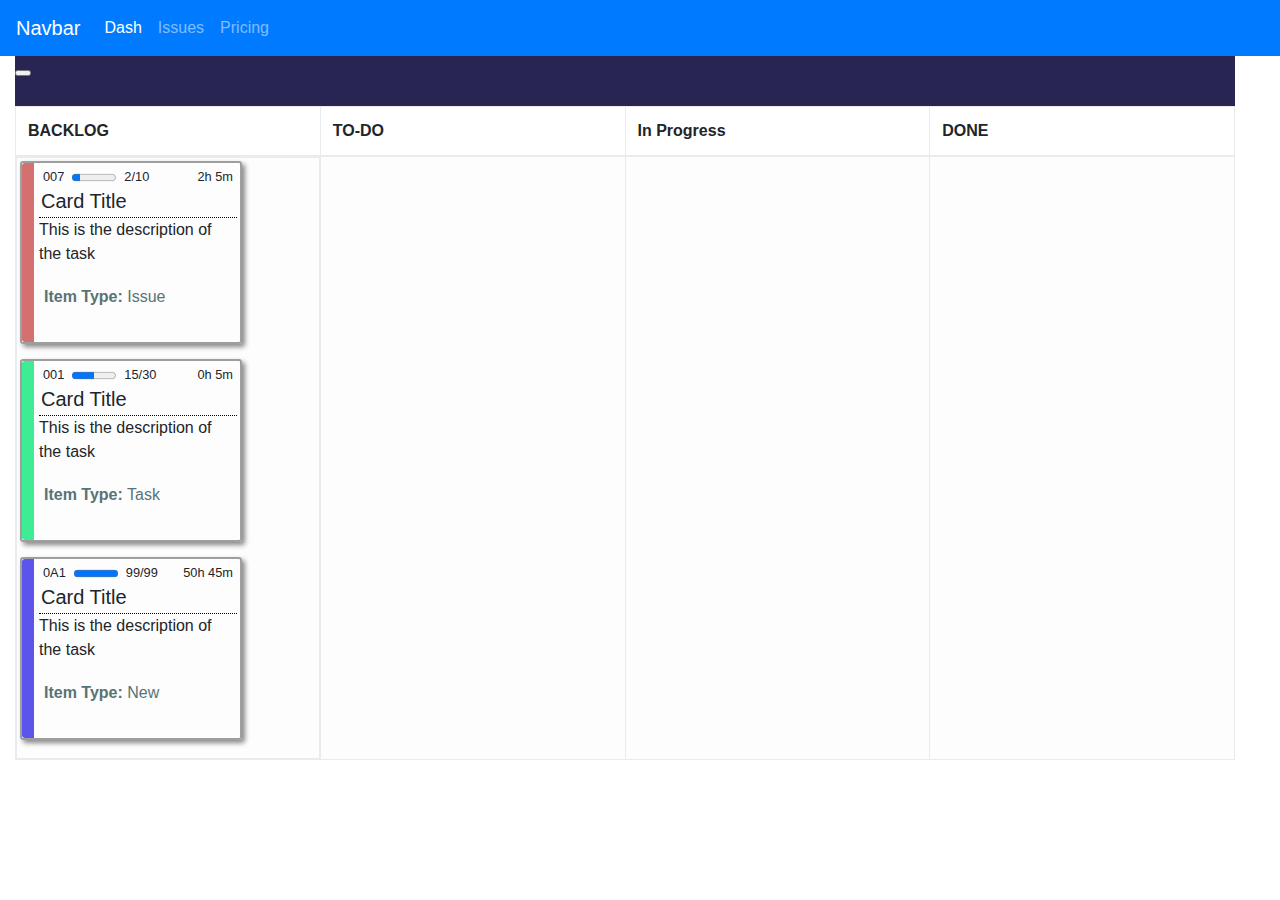
==== index.html @ 3c982afc "Some UI card design" ====
<!DOCTYPE html>
<html lang="en">

<head>
	<meta charset="UTF-8">
	<meta name="viewport" content="width=device-width, initial-scale=1.0">
	<meta http-equiv="X-UA-Compatible" content="ie=edge">
	<title>Task Manager</title>
	<link rel="stylesheet" href="https://opensource.keycdn.com/fontawesome/4.7.0/font-awesome.min.css" integrity="sha384-dNpIIXE8U05kAbPhy3G1cz+yZmTzA6CY8Vg/u2L9xRnHjJiAK76m2BIEaSEV+/aU"
	    crossorigin="anonymous">
	<link rel="stylesheet" href="vendor/bootstrap/css/bootstrap.min.css">
	<link rel="stylesheet" href="css/custom.css">
</head>

<body>
	<nav class="navbar navbar-expand-lg sticky-top navbar-dark bg-primary">
		<a class="navbar-brand" href="#">Navbar</a>
		<button class="navbar-toggler" type="button" data-toggle="collapse" data-target="#navbarNav" aria-controls="navbarNav" aria-expanded="false" aria-label="Toggle navigation">
		<span class="navbar-toggler-icon"></span>
		</button>
		<div class="collapse navbar-collapse" id="navbarNav">
			<ul class="navbar-nav">
				<li class="nav-item active">
					<a class="nav-link" href="#">Dash <span class="sr-only">(current)</span></a>
				</li>
				<li class="nav-item">
					<a class="nav-link" href="#">Issues</a>
				</li>
				<li class="nav-item">
					<a class="nav-link" href="#">Pricing</a>
				</li>
			</ul>
		</div>
	</nav>
	<div class="container-fluid">
		<div id="board" class="row board">
			<div class="col-xs-12 col-sm-12 col-md-12 col-lg-12">
				<div class="board-menu">
					<button class=""><span class="fa fa-refresh"></span></button>
				</div>
				<table class="table table-responsive table-bordered">
					<thead>
						<tr>
							<th>BACKLOG</th>
							<th>TO-DO</th>
							<th>In Progress</th>
							<th>DONE</th>
						</tr>
					</thead>
					<tbody class="table-body">
						<tr class="table-light">
							<td class="board-column d-flex flex-row flex-wrap" id="backlog">
								<div class="board-card" id="7">
									<div class="board-card-color-code card-issue">
									</div>
									<div class="board-card-section">
										<div class="board-card-header d-flex justify-content-start flex-nowrap">
											<div class="p-1"><span><i class="fa fa-id-card-o" aria-hidden="true"></i> 007</span></div>
											<div class="p-1">
												<progress value="20" max="100"></progress>
											</div>
											<div class="p-1 progress-value">2/10</div>
											<div class="ml-auto p-1">2h 5m</div>
										</div>
										<div class="board-card-title">
											<h5>Card Title</h5>
										</div>
										<div class="board-card-body">
											<p class="board-card-description">This is the description of the task</p>
											<p class="board-card-item-type">Item Type:<span class="normal"> Issue</span></p>
										</div>
										<div class="board-card-footer-parent">
											<div class="board-card-footer d-flex flex-row-reverse" style="float:right;">
												<span><i class="fa fa-clock-o p-2"></i></span>
												<span><i class="fa fa-calendar p-2"></i></span>
												<span><i class="fa fa-exclamation-triangle p-2"></i></span>
												<span><i class="fa fa-arrow-circle-up p-2"></i></span>
											</div>
											<div class="board-card-footer d-flex flex-row-reverse" style="float:left;">
												<span><i class="fa fa-github p-2 flex-left"></i></span>
											</div>
										</div>
									</div>
								</div>
								<!--------------------- CARD ---------------------------------->
								<div class="board-card" id="10">
									<div class="board-card-color-code card-task">
									</div>
									<div class="board-card-section">
										<div class="board-card-header d-flex justify-content-start flex-nowrap">
											<div class="p-1 flex-no-margin"><span><i class="fa fa-id-card-o" aria-hidden="true"></i> 001</span></div>
											<div class="p-1">
												<progress value="50" max="100"></progress>
											</div>
											<div class="p-1 flex-no-margin">15/30</div>
											<div class="ml-auto p-1">0h 5m</div>
										</div>
										<div class="board-card-title">
											<h5>Card Title</h5>
										</div>
										<div class="board-card-body">
											<p class="board-card-description">This is the description of the task</p>
											<p class="board-card-item-type">Item Type:<span class="normal"> Task</span></p>
										</div>
										<div class="board-card-footer-parent">
											<div class="board-card-footer d-flex flex-row-reverse" style="float:right;">
												<span><i class="fa fa-clock-o p-2"></i></span>
												<span><i class="fa fa-calendar p-2"></i></span>
												<span><i class="fa fa-exclamation-triangle p-2"></i></span>
												<span><i class="fa fa-arrow-circle-up p-2"></i></span>
											</div>
											<div class="board-card-footer d-flex flex-row-reverse" style="float:left;">
												<span><i class="fa fa-github p-2 flex-left"></i></span>
											</div>
										</div>
									</div>
								</div>
								<!--------------------- CARD ---------------------------------->
								<div class="board-card" id="13">
									<div class="board-card-color-code card-new">
									</div>
									<div class="board-card-section">
										<div class="board-card-header d-flex justify-content-start flex-nowrap">
											<div class="p-1"><span><i class="fa fa-id-card-o" aria-hidden="true"></i> 0A1</span></div>
											<div class="p-1">
												<progress value="100" max="100"></progress>
											</div>
											<div class="p-1 progress-value">99/99</div>
											<div class="ml-auto p-1">50h 45m</div>
										</div>
										<div class="board-card-title">
											<h5>Card Title</h5>
										</div>
										<div class="board-card-body">
											<p class="board-card-description">This is the description of the task</p>
											<p class="board-card-item-type">Item Type:<span class="normal"> New</span></p>
										</div>
										<div class="board-card-footer-parent">
											<div class="board-card-footer d-flex flex-row-reverse" style="float:right;">
												<span><i class="fa fa-clock-o p-2"></i></span>
												<span><i class="fa fa-calendar p-2"></i></span>
												<span><i class="fa fa-exclamation-triangle p-2"></i></span>
												<span><i class="fa fa-arrow-circle-up p-2"></i></span>
											</div>
											<div class="board-card-footer d-flex flex-row-reverse" style="float:left;">
												<span><i class="fa fa-github p-2 flex-left"></i></span>
											</div>
										</div>
									</div>
								</div>
							</td>
							<td id="todo"></td>
							<td id="inprogress"></td>
							<td id="done"></td>
						</tr>
					</tbody>
				</table>
			</div>
		</div>
	</div>
	<!-- Scripts  -->
	<script src="https://code.jquery.com/jquery-3.2.1.slim.min.js" integrity="sha384-KJ3o2DKtIkvYIK3UENzmM7KCkRr/rE9/Qpg6aAZGJwFDMVNA/GpGFF93hXpG5KkN" crossorigin="anonymous"></script>
	<script src="https://cdnjs.cloudflare.com/ajax/libs/popper.js/1.11.0/umd/popper.min.js" integrity="sha384-b/U6ypiBEHpOf/4+1nzFpr53nxSS+GLCkfwBdFNTxtclqqenISfwAzpKaMNFNmj4"
	    crossorigin="anonymous"></script>
	<script src="https://maxcdn.bootstrapcdn.com/bootstrap/4.0.0-beta/js/bootstrap.min.js" integrity="sha384-h0AbiXch4ZDo7tp9hKZ4TsHbi047NrKGLO3SEJAg45jXxnGIfYzk4Si90RDIqNm1"
	    crossorigin="anonymous"></script>
</body>

</html>

<!--
	<div class="form-check" style="display:hidden;">
												<label class="form-check-label">
													<input class="form-check-input" type="checkbox" value="">
													Task1
												</label>
												<br>
												<label class="form-check-label">
													<input class="form-check-input" type="checkbox" value="">
													Task2
												</label>
											</div>-->
---- css/custom.css ----
.board {
	max-width: 100%;
}

.board-menu {
	background-color: #282553;
	height: 50px;
}

.board-card {
	max-width: 222px;
	min-height: 150px;
	border: 0.18em solid #9E9E9E;
	border-radius: 3px 3px 3px 3px;
	-moz-border-radius: 3px 3px 3px 3px;
	-webkit-border-radius: 3px 3px 3px 3px;
	padding: 0px;
	margin-bottom: 15px;
	box-shadow: 3px 3px 5px #888888;
	display: flex;
	margin-right: 9px;
}

.board-card-color-code {
	margin: 0px;
	margin-right: 5px;
	padding: 0px;
	width: 12px;
	height: auto;
	border: 2px black;
	border-radius: 3px 0px 0px 3px;
	-moz-border-radius: 3px 0px 0px 3px;
	-webkit-border-radius: 3px 0px 0px 3px;
}

.card-issue {
	background-color: #D47070;
}

.card-task {
	background-color: #3DEC95;
}

.card-new {
	background-color: #5D55EB;
}

.board-card-section {
	flex: 1;
	width: auto;
	min-width: 155px;
	margin-right: 3px;
}

.board-card-header {
	font-size: 0.8em;
	height: 5px;
	margin-bottom: 0px;
}

.board-card-header progress {
	height: 15px;
	margin-top: 3px;
	width: 44px;
}

.board-card-title {
	margin-top: 20px;
	padding: 2px;
	border-bottom: thin dotted black;
	height: 30px;
}

.board-card-body {
	margin-top: 0px;
	height: auto;
	min-height: 100px;
}

.board-card-description {
	height: auto;
	margin-bottom: auto;
	min-height: 70px;
}

.board-card-item-type {
	position: relative;
	margin-left: 5px;
	font-weight: bold;
	color: #577474;
	top: auto;
	bottom: 3px;
}

.board-card-item-type .normal {
	font-weight: normal;
}

.board-card-footer-parent {
	position: relative;
	top: auto;
	bottom: 0px;
	margin-bottom: 0px;
	padding: 0px;
}

.board-card .form-check {
	border-radius: 5px 5px 5px 5px;
	-moz-border-radius: 5px 5px 5px 5px;
	-webkit-border-radius: 5px 5px 5px 5px;
	border: 1px solid #424242;
	margin: 7px;
	padding-left: 5px;
}

.table {
	table-layout: fixed;
}

.table tr td {
	padding: 3px;
}

.fa {
	color: black;
}

.flex-left {
	-webkit-align-self: flex-start;
	align-self: flex-start;
}
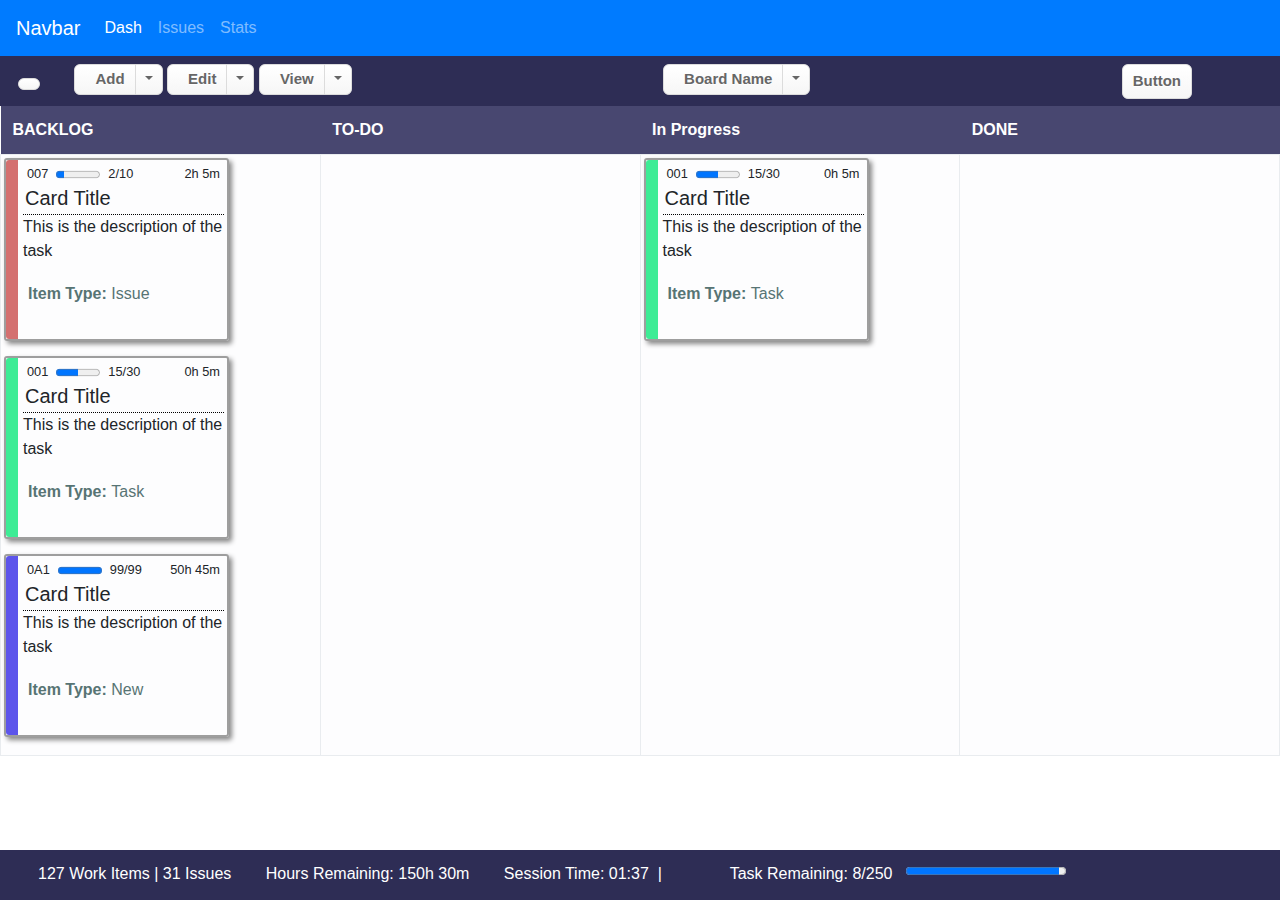
==== commit dc8c8e30: "Board menu work and footer" ====
--- a/index.html
+++ b/index.html
@@ -16,46 +16,121 @@
 	<nav class="navbar navbar-expand-lg sticky-top navbar-dark bg-primary">
 		<a class="navbar-brand" href="#">Navbar</a>
 		<button class="navbar-toggler" type="button" data-toggle="collapse" data-target="#navbarNav" aria-controls="navbarNav" aria-expanded="false" aria-label="Toggle navigation">
-		<span class="navbar-toggler-icon"></span>
+			<span class="navbar-toggler-icon"></span>
 		</button>
 		<div class="collapse navbar-collapse" id="navbarNav">
 			<ul class="navbar-nav">
 				<li class="nav-item active">
-					<a class="nav-link" href="#">Dash <span class="sr-only">(current)</span></a>
+					<a class="nav-link" href="#">Dash
+						<span class="sr-only">(current)</span>
+					</a>
 				</li>
 				<li class="nav-item">
 					<a class="nav-link" href="#">Issues</a>
 				</li>
 				<li class="nav-item">
-					<a class="nav-link" href="#">Pricing</a>
+					<a class="nav-link" href="#">Stats</a>
 				</li>
 			</ul>
 		</div>
 	</nav>
-	<div class="container-fluid">
-		<div id="board" class="row board">
-			<div class="col-xs-12 col-sm-12 col-md-12 col-lg-12">
-				<div class="board-menu">
-					<button class=""><span class="fa fa-refresh"></span></button>
+	<div id="board" class="row board">
+		<div class="col-xs-12 col-sm-12 col-md-12 col-lg-12">
+			<div class="board-menu">
+				<div class="d-flex justify-content-between">
+					<div class="p-2">
+						<button class="myButton margin-right" id="refreshMenuButton">
+							<span class="fa fa-refresh"></span>
+						</button>
+						<div class="btn-group" id="addMenuButton">
+							<button type="button" class="btn myButton">
+								<span class="fa fa-plus button-icon"></span>Add</button>
+							<button type="button" class="btn myButton dropdown-toggle dropdown-toggle-split" data-toggle="dropdown" aria-haspopup="true" aria-expanded="false">
+								<span class="sr-only">Toggle Dropdown</span>
+							</button>
+							<div class="dropdown-menu">
+								<a class="dropdown-item" href="#">Action</a>
+								<a class="dropdown-item" href="#">Another action</a>
+								<a class="dropdown-item" href="#">Something else here</a>
+								<div class="dropdown-divider"></div>
+								<a class="dropdown-item" href="#">Separated link</a>
+							</div>
+						</div>
+						<div class="btn-group" id="editMenuButton">
+							<button type="button" class="btn myButton">
+								<span class="fa fa-pencil button-icon"></span>Edit</button>
+							<button type="button" class="btn myButton dropdown-toggle dropdown-toggle-split" data-toggle="dropdown" aria-haspopup="true" aria-expanded="false">
+								<span class="sr-only">Toggle Dropdown</span>
+							</button>
+							<div class="dropdown-menu">
+								<a class="dropdown-item" href="#">Action</a>
+								<a class="dropdown-item" href="#">Another action</a>
+								<a class="dropdown-item" href="#">Something else here</a>
+								<div class="dropdown-divider"></div>
+								<a class="dropdown-item" href="#">Separated link</a>
+							</div>
+						</div>
+						<div class="btn-group" id="viewMenuButton">
+							<button type="button" class="btn myButton">
+								<span class="fa fa-eye button-icon"></span>View</button>
+							<button type="button" class="btn myButton dropdown-toggle dropdown-toggle-split" data-toggle="dropdown" aria-haspopup="true" aria-expanded="false">
+								<span class="sr-only">Toggle Dropdown</span>
+							</button>
+							<div class="dropdown-menu">
+								<a class="dropdown-item" href="#">Action</a>
+								<a class="dropdown-item" href="#">Another action</a>
+								<a class="dropdown-item" href="#">Something else here</a>
+								<div class="dropdown-divider"></div>
+								<a class="dropdown-item" href="#">Separated link</a>
+							</div>
+						</div>
+					</div>
+					<div class="p-2">
+						<div class="btn-group" id="boardMenuButton">
+							<button type="button" class="btn myButton">
+								<span class="fa fa-exchange button-icon"></span>Board Name</button>
+							<button type="button" class="btn myButton dropdown-toggle dropdown-toggle-split" data-toggle="dropdown" aria-haspopup="true" aria-expanded="false">
+								<span class="sr-only">Toggle Dropdown</span>
+							</button>
+							<div class="dropdown-menu">
+								<a class="dropdown-item" href="#">Action</a>
+								<a class="dropdown-item" href="#">Another action</a>
+								<a class="dropdown-item" href="#">Something else here</a>
+								<div class="dropdown-divider"></div>
+								<a class="dropdown-item" href="#">Separated link</a>
+							</div>
+						</div>
+					</div>
+					<div class="p-2">
+						<button class="myButton margin-right" id="refreshMenuButton">
+							Button
+						</button>
+					</div>
 				</div>
-				<table class="table table-responsive table-bordered">
-					<thead>
-						<tr>
-							<th>BACKLOG</th>
-							<th>TO-DO</th>
-							<th>In Progress</th>
-							<th>DONE</th>
-						</tr>
-					</thead>
-					<tbody class="table-body">
-						<tr class="table-light">
-							<td class="board-column d-flex flex-row flex-wrap" id="backlog">
+			</div>
+			<table class="table table-responsive table-bordered">
+				<thead>
+					<tr>
+						<th>BACKLOG</th>
+						<th>TO-DO</th>
+						<th>In Progress</th>
+						<th>DONE</th>
+					</tr>
+				</thead>
+				<tbody class="table-body">
+					<tr class="table-light">
+						<td id="backlog">
+							<div class="board-column d-flex flex-row flex-wrap">
+
 								<div class="board-card" id="7">
 									<div class="board-card-color-code card-issue">
 									</div>
 									<div class="board-card-section">
 										<div class="board-card-header d-flex justify-content-start flex-nowrap">
-											<div class="p-1"><span><i class="fa fa-id-card-o" aria-hidden="true"></i> 007</span></div>
+											<div class="p-1">
+												<span>
+													<i class="fa fa-id-card-o" aria-hidden="true"></i> 007</span>
+											</div>
 											<div class="p-1">
 												<progress value="20" max="100"></progress>
 											</div>
@@ -67,17 +142,29 @@
 										</div>
 										<div class="board-card-body">
 											<p class="board-card-description">This is the description of the task</p>
-											<p class="board-card-item-type">Item Type:<span class="normal"> Issue</span></p>
+											<p class="board-card-item-type">Item Type:
+												<span class="normal"> Issue</span>
+											</p>
 										</div>
 										<div class="board-card-footer-parent">
 											<div class="board-card-footer d-flex flex-row-reverse" style="float:right;">
-												<span><i class="fa fa-clock-o p-2"></i></span>
-												<span><i class="fa fa-calendar p-2"></i></span>
-												<span><i class="fa fa-exclamation-triangle p-2"></i></span>
-												<span><i class="fa fa-arrow-circle-up p-2"></i></span>
+												<span>
+													<i class="fa fa-clock-o p-2"></i>
+												</span>
+												<span>
+													<i class="fa fa-calendar p-2"></i>
+												</span>
+												<span>
+													<i class="fa fa-exclamation-triangle p-2"></i>
+												</span>
+												<span>
+													<i class="fa fa-arrow-circle-up p-2"></i>
+												</span>
 											</div>
 											<div class="board-card-footer d-flex flex-row-reverse" style="float:left;">
-												<span><i class="fa fa-github p-2 flex-left"></i></span>
+												<span>
+													<i class="fa fa-github p-2 flex-left"></i>
+												</span>
 											</div>
 										</div>
 									</div>
@@ -88,7 +175,10 @@
 									</div>
 									<div class="board-card-section">
 										<div class="board-card-header d-flex justify-content-start flex-nowrap">
-											<div class="p-1 flex-no-margin"><span><i class="fa fa-id-card-o" aria-hidden="true"></i> 001</span></div>
+											<div class="p-1 flex-no-margin">
+												<span>
+													<i class="fa fa-id-card-o" aria-hidden="true"></i> 001</span>
+											</div>
 											<div class="p-1">
 												<progress value="50" max="100"></progress>
 											</div>
@@ -100,17 +190,29 @@
 										</div>
 										<div class="board-card-body">
 											<p class="board-card-description">This is the description of the task</p>
-											<p class="board-card-item-type">Item Type:<span class="normal"> Task</span></p>
+											<p class="board-card-item-type">Item Type:
+												<span class="normal"> Task</span>
+											</p>
 										</div>
 										<div class="board-card-footer-parent">
 											<div class="board-card-footer d-flex flex-row-reverse" style="float:right;">
-												<span><i class="fa fa-clock-o p-2"></i></span>
-												<span><i class="fa fa-calendar p-2"></i></span>
-												<span><i class="fa fa-exclamation-triangle p-2"></i></span>
-												<span><i class="fa fa-arrow-circle-up p-2"></i></span>
+												<span>
+													<i class="fa fa-clock-o p-2"></i>
+												</span>
+												<span>
+													<i class="fa fa-calendar p-2"></i>
+												</span>
+												<span>
+													<i class="fa fa-exclamation-triangle p-2"></i>
+												</span>
+												<span>
+													<i class="fa fa-arrow-circle-up p-2"></i>
+												</span>
 											</div>
 											<div class="board-card-footer d-flex flex-row-reverse" style="float:left;">
-												<span><i class="fa fa-github p-2 flex-left"></i></span>
+												<span>
+													<i class="fa fa-github p-2 flex-left"></i>
+												</span>
 											</div>
 										</div>
 									</div>
@@ -121,7 +223,10 @@
 									</div>
 									<div class="board-card-section">
 										<div class="board-card-header d-flex justify-content-start flex-nowrap">
-											<div class="p-1"><span><i class="fa fa-id-card-o" aria-hidden="true"></i> 0A1</span></div>
+											<div class="p-1">
+												<span>
+													<i class="fa fa-id-card-o" aria-hidden="true"></i> 0A1</span>
+											</div>
 											<div class="p-1">
 												<progress value="100" max="100"></progress>
 											</div>
@@ -133,31 +238,127 @@
 										</div>
 										<div class="board-card-body">
 											<p class="board-card-description">This is the description of the task</p>
-											<p class="board-card-item-type">Item Type:<span class="normal"> New</span></p>
+											<p class="board-card-item-type">Item Type:
+												<span class="normal"> New</span>
+											</p>
 										</div>
 										<div class="board-card-footer-parent">
 											<div class="board-card-footer d-flex flex-row-reverse" style="float:right;">
-												<span><i class="fa fa-clock-o p-2"></i></span>
-												<span><i class="fa fa-calendar p-2"></i></span>
-												<span><i class="fa fa-exclamation-triangle p-2"></i></span>
-												<span><i class="fa fa-arrow-circle-up p-2"></i></span>
+												<span>
+													<i class="fa fa-clock-o p-2"></i>
+												</span>
+												<span>
+													<i class="fa fa-calendar p-2"></i>
+												</span>
+												<span>
+													<i class="fa fa-exclamation-triangle p-2"></i>
+												</span>
+												<span>
+													<i class="fa fa-arrow-circle-up p-2"></i>
+												</span>
 											</div>
 											<div class="board-card-footer d-flex flex-row-reverse" style="float:left;">
-												<span><i class="fa fa-github p-2 flex-left"></i></span>
+												<span>
+													<i class="fa fa-github p-2 flex-left"></i>
+												</span>
 											</div>
 										</div>
 									</div>
 								</div>
-							</td>
-							<td id="todo"></td>
-							<td id="inprogress"></td>
-							<td id="done"></td>
-						</tr>
-					</tbody>
-				</table>
+							</div>
+						</td>
+						<td id="todo">
+							<div class="board-column d-flex flex-row flex-wrap"></div>
+						</td>
+						<td id="inprogress">
+							<div class="board-column d-flex flex-row flex-wrap">
+								<!--------------------- CARD ---------------------------------->
+								<div class="board-card" id="10">
+									<div class="board-card-color-code card-task">
+									</div>
+									<div class="board-card-section">
+										<div class="board-card-header d-flex justify-content-start flex-nowrap">
+											<div class="p-1 flex-no-margin">
+												<span>
+													<i class="fa fa-id-card-o" aria-hidden="true"></i> 001</span>
+											</div>
+											<div class="p-1">
+												<progress value="50" max="100"></progress>
+											</div>
+											<div class="p-1 flex-no-margin">15/30</div>
+											<div class="ml-auto p-1">0h 5m</div>
+										</div>
+										<div class="board-card-title">
+											<h5>Card Title</h5>
+										</div>
+										<div class="board-card-body">
+											<p class="board-card-description">This is the description of the task</p>
+											<p class="board-card-item-type">Item Type:
+												<span class="normal"> Task</span>
+											</p>
+										</div>
+										<div class="board-card-footer-parent">
+											<div class="board-card-footer d-flex flex-row-reverse" style="float:right;">
+												<span>
+													<i class="fa fa-clock-o p-2"></i>
+												</span>
+												<span>
+													<i class="fa fa-calendar p-2"></i>
+												</span>
+												<span>
+													<i class="fa fa-exclamation-triangle p-2"></i>
+												</span>
+												<span>
+													<i class="fa fa-arrow-circle-up p-2"></i>
+												</span>
+											</div>
+											<div class="board-card-footer d-flex flex-row-reverse" style="float:left;">
+												<span>
+													<i class="fa fa-github p-2 flex-left"></i>
+												</span>
+											</div>
+										</div>
+									</div>
+								</div>
+								<!--------------------- CARD ---------------------------------->
+							</div>
+						</td>
+						<td id="done">
+							<div class="board-column d-flex flex-row flex-wrap">
+							</div>
+						</td>
+					</tr>
+				</tbody>
+			</table>
+		</div>
+	</div>
+	<!-- ROW End -->
+	<footer class="bottom-Menu">
+		<div class="d-flex justify-content-start">
+			<div class="p-2" id="footer-card-stats">
+				<span>127 Work Items</span>
+				<span class="separator">|</span>
+				<span>31 Issues</span>
+				<span style="margin-right:30px;"></span>
+				<span>Hours Remaining: </span>
+				<span id="time-remaining"> 150h 30m </span>
+				<span style="margin-right:30px;"></span>
+				<span>Session Time: </span>
+				<span id="session-time"> 01:37 </span>
+				<span class="separator">&nbsp;|&nbsp;&nbsp;&nbsp;</span>
+				<span>
+					<i class="fa fa-play footer-button" aria-hidden="true"></i>
+				</span>
+				<span>
+					<i class="fa fa-stop footer-button" aria-hidden="true"></i>
+				</span>
+				<span style="margin-right:30px;"></span>
+				<span>Task Remaining: </span>
+				<span id="tasks-remaining"> 8/250&nbsp;&nbsp;</span>
+				<progress id="tasks-remaining-progress" value="96" max="100"></progress>
 			</div>
 		</div>
-	</div>
+	</footer>
 	<!-- Scripts  -->
 	<script src="https://code.jquery.com/jquery-3.2.1.slim.min.js" integrity="sha384-KJ3o2DKtIkvYIK3UENzmM7KCkRr/rE9/Qpg6aAZGJwFDMVNA/GpGFF93hXpG5KkN" crossorigin="anonymous"></script>
 	<script src="https://cdnjs.cloudflare.com/ajax/libs/popper.js/1.11.0/umd/popper.min.js" integrity="sha384-b/U6ypiBEHpOf/4+1nzFpr53nxSS+GLCkfwBdFNTxtclqqenISfwAzpKaMNFNmj4"
--- a/css/custom.css
+++ b/css/custom.css
@@ -1,14 +1,68 @@
-.board {
-	max-width: 100%;
+body {
+	overflow-x: hidden;
 }
 
 .board-menu {
-	background-color: #282553;
+	background-color: #2e2d55;
 	height: 50px;
+	padding-left: 10px;
+	padding-right: 50px;
+}
+
+.board-menu .margin-right {
+	margin-right: 30px;
+}
+
+.myButton {
+	-moz-box-shadow: inset 0px 1px 0px 0px #ffffff;
+	-webkit-box-shadow: inset 0px 1px 0px 0px #ffffff;
+	box-shadow: inset 0px 1px 0px 0px #ffffff;
+	background: -webkit-gradient(linear, left top, left bottom, color-stop(0.05, #ffffff), color-stop(1, #f6f6f6));
+	background: -moz-linear-gradient(top, #ffffff 5%, #f6f6f6 100%);
+	background: -webkit-linear-gradient(top, #ffffff 5%, #f6f6f6 100%);
+	background: -o-linear-gradient(top, #ffffff 5%, #f6f6f6 100%);
+	background: -ms-linear-gradient(top, #ffffff 5%, #f6f6f6 100%);
+	background: linear-gradient(to bottom, #ffffff 5%, #f6f6f6 100%);
+	filter: progid:DXImageTransform.Microsoft.gradient(startColorstr='#ffffff', endColorstr='#f6f6f6', GradientType=0);
+	background-color: #ffffff;
+	-moz-border-radius: 6px;
+	-webkit-border-radius: 6px;
+	border-radius: 6px;
+	border: 1px solid #dcdcdc;
+	display: inline-block;
+	cursor: pointer;
+	color: #666666;
+	font-family: Arial;
+	padding: 5px 10px;
+	font-size: 15px;
+	font-weight: bold;
+	text-decoration: none;
+	text-shadow: 0px 1px 0px #ffffff;
+}
+
+.myButton:hover {
+	background: -webkit-gradient(linear, left top, left bottom, color-stop(0.05, #f6f6f6), color-stop(1, #ffffff));
+	background: -moz-linear-gradient(top, #f6f6f6 5%, #ffffff 100%);
+	background: -webkit-linear-gradient(top, #f6f6f6 5%, #ffffff 100%);
+	background: -o-linear-gradient(top, #f6f6f6 5%, #ffffff 100%);
+	background: -ms-linear-gradient(top, #f6f6f6 5%, #ffffff 100%);
+	background: linear-gradient(to bottom, #f6f6f6 5%, #ffffff 100%);
+	filter: progid:DXImageTransform.Microsoft.gradient(startColorstr='#f6f6f6', endColorstr='#ffffff', GradientType=0);
+	background-color: #f6f6f6;
+}
+
+.myButton:active {
+	position: relative;
+	top: 1px;
+}
+
+.button-icon {
+	margin-left: 0px;
+	padding-right: 10px;
 }
 
 .board-card {
-	max-width: 222px;
+	max-width: 225px;
 	min-height: 150px;
 	border: 0.18em solid #9E9E9E;
 	border-radius: 3px 3px 3px 3px;
@@ -115,6 +169,15 @@
 
 .table {
 	table-layout: fixed;
+	margin-top: 0px;
+	padding-top: 0px;
+	border: 2px #2e2d55;
+}
+
+.table tr th {
+	background-color: #484770;
+	color: white;
+	border: 2px #2e2d55;
 }
 
 .table tr td {
@@ -128,4 +191,39 @@
 .flex-left {
 	-webkit-align-self: flex-start;
 	align-self: flex-start;
+}
+
+.bottom-Menu {
+	height: 50px;
+	width: 100%;
+	position: fixed;
+	bottom: 0px;
+	background-color: #2e2d55;
+	border: 2px #484770;
+	color: white;
+	padding-left: 30px;
+	padding-top: 4px;
+}
+
+.footer-container {
+	display: flex;
+	display: -webkit-flex;
+	flex-direction: row;
+	align-content: flex-start;
+	justify-content: flex-start;
+}
+
+.footer-item {
+	flex: 1 1 auto;
+	width: 30px;
+}
+
+.footer-button {
+	color: white;
+	cursor: pointer;
+	margin-right: 10px;
+}
+
+.footer-button:hover {
+	color: #9E9E9E;
 }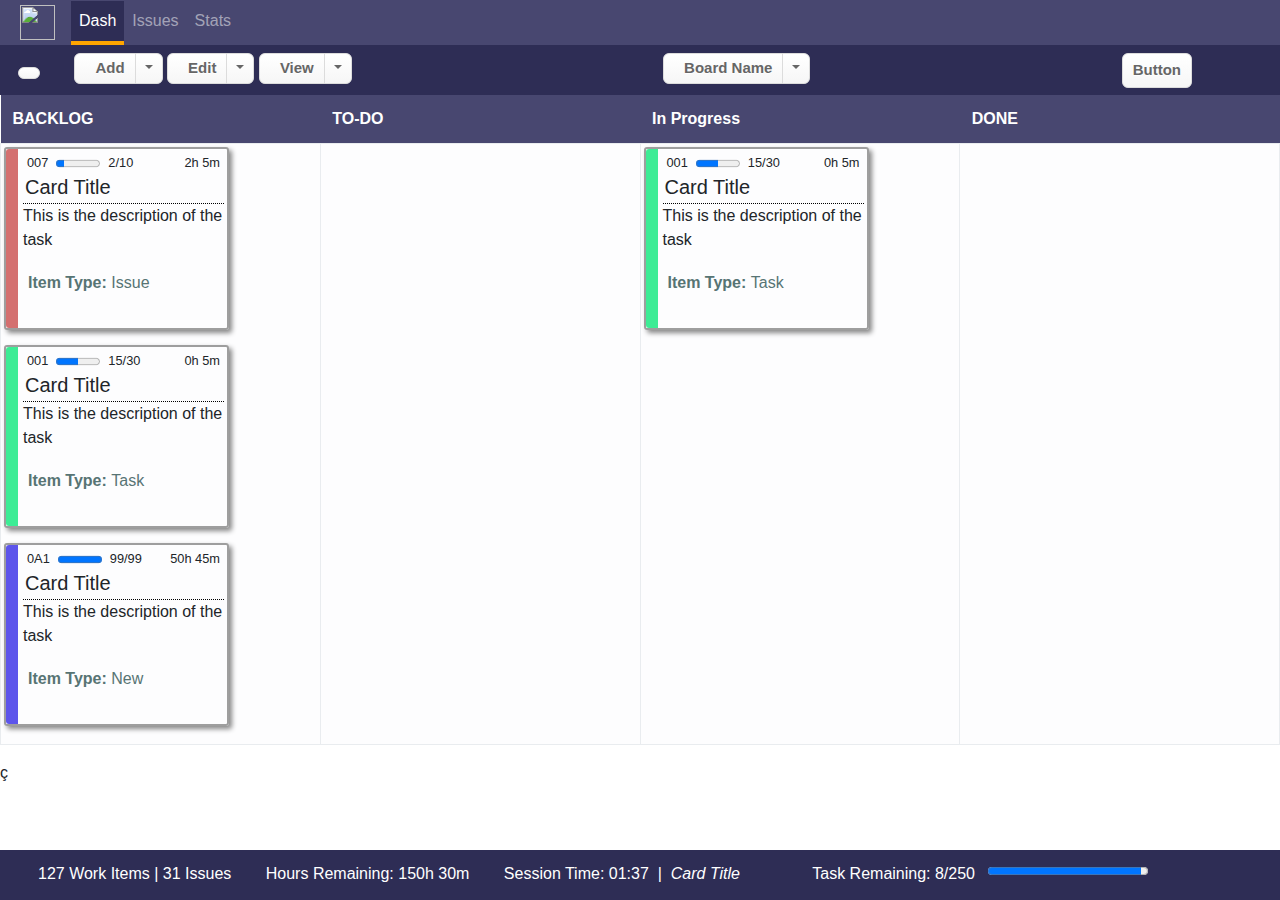
==== commit 8e50a834: "Select card + edit modal callout" ====
--- a/index.html
+++ b/index.html
@@ -13,8 +13,25 @@
 </head>
 
 <body>
-	<nav class="navbar navbar-expand-lg sticky-top navbar-dark bg-primary">
-		<a class="navbar-brand" href="#">Navbar</a>
+	<!-- ======================================================================================= -->
+	<!-- ===================================     MODALS     ==================================== -->
+	<!-- ======================================================================================= -->
+	<div id="editCardModal" class="modal">
+		<div class="modal-content">
+			<span class="close">&times;</span>
+			<h4 class="board-card-title">Card Title</h4>
+			<div id="editContentBody">
+				<input name="" id="" class="btn btn-success" type="button" value="Save">
+			</div>
+		</div>
+	</div>
+	<!-- ======================================================================================= -->
+	<!-- ==================================     NAV BAR     ==================================== -->
+	<!-- ======================================================================================= -->
+	<nav class="navbar navbar-expand-lg sticky-top navbar-dark">
+		<a class="navbar-brand" href="#">
+			<img src="https://byjokese.com/img/logos/Transparent150.png" width="35" height="35" alt="">
+		</a>
 		<button class="navbar-toggler" type="button" data-toggle="collapse" data-target="#navbarNav" aria-controls="navbarNav" aria-expanded="false" aria-label="Toggle navigation">
 			<span class="navbar-toggler-icon"></span>
 		</button>
@@ -34,6 +51,9 @@
 			</ul>
 		</div>
 	</nav>
+	<!-- ======================================================================================= -->
+	<!-- ==================================     TOOL MENU     ================================== -->
+	<!-- ======================================================================================= -->
 	<div id="board" class="row board">
 		<div class="col-xs-12 col-sm-12 col-md-12 col-lg-12">
 			<div class="board-menu">
@@ -108,6 +128,9 @@
 					</div>
 				</div>
 			</div>
+			<!-- ================================================================================= -->
+			<!-- ================================     CARDS     ================================== -->
+			<!-- ================================================================================= -->
 			<table class="table table-responsive table-bordered">
 				<thead>
 					<tr>
@@ -345,7 +368,9 @@
 				<span style="margin-right:30px;"></span>
 				<span>Session Time: </span>
 				<span id="session-time"> 01:37 </span>
-				<span class="separator">&nbsp;|&nbsp;&nbsp;&nbsp;</span>
+				<span class="separator">&nbsp;|&nbsp;</span>
+				<span id="working-card">Card Title</span>
+				<span class="separator">&nbsp;&nbsp;&nbsp;</span>
 				<span>
 					<i class="fa fa-play footer-button" aria-hidden="true"></i>
 				</span>
@@ -364,7 +389,9 @@
 	<script src="https://cdnjs.cloudflare.com/ajax/libs/popper.js/1.11.0/umd/popper.min.js" integrity="sha384-b/U6ypiBEHpOf/4+1nzFpr53nxSS+GLCkfwBdFNTxtclqqenISfwAzpKaMNFNmj4"
 	    crossorigin="anonymous"></script>
 	<script src="https://maxcdn.bootstrapcdn.com/bootstrap/4.0.0-beta/js/bootstrap.min.js" integrity="sha384-h0AbiXch4ZDo7tp9hKZ4TsHbi047NrKGLO3SEJAg45jXxnGIfYzk4Si90RDIqNm1"
-	    crossorigin="anonymous"></script>
+	    crossorigin="anonymous"></script>ç
+	<script src="js/BootstrapMenu.min.js"></script>
+	<script src="js/board.js"></script>
 </body>
 
 </html>
--- a/css/custom.css
+++ b/css/custom.css
@@ -1,5 +1,29 @@
 body {
 	overflow-x: hidden;
+}
+
+.navbar {
+	background-color: #484770;
+	/*border: 2px #484770;*/
+	padding: 0px;
+	padding-left: 20px;
+}
+
+.nav-item {
+	margin: 0px;
+}
+
+.nav-link {
+	color: white;
+}
+
+.nav-link:hover {
+	color: rgb(129, 129, 129);
+}
+
+.active {
+	background-color: #2e2d55;
+	border-bottom: 4px solid orange;
 }
 
 .board-menu {
@@ -75,6 +99,18 @@
 	margin-right: 9px;
 }
 
+.board-card:hover {
+	-moz-box-shadow: 0 0 8px 2px #3377ff;
+	-webkit-box-shadow: 0 0 8px 2px #3377ff;
+	box-shadow: 0 0 8px 2px #3377ff;
+}
+
+.board-card-active {
+	-moz-box-shadow: 0 0 8px 2px #3377ff;
+	-webkit-box-shadow: 0 0 8px 2px #3377ff;
+	box-shadow: 0 0 8px 2px #3377ff;
+}
+
 .board-card-color-code {
 	margin: 0px;
 	margin-right: 5px;
@@ -226,4 +262,50 @@
 
 .footer-button:hover {
 	color: #9E9E9E;
+}
+
+#working-card {
+	font-style: italic;
+}
+
+
+/* MODALS */
+
+.modal {
+	display: none;
+	position: fixed;
+	z-index: 1;
+	left: 0px;
+	top: 0px;
+	width: 100%;
+	height: 100%;
+	overflow: auto;
+	background-color: rgba(0, 0, 0, 0.4);
+}
+
+.modal-content {
+	background-color: #fefefe;
+	margin: 10% auto;
+	padding: 10px;
+	border: 1px solid #888;
+	width: 50%;
+}
+
+.close {
+	color: #aaa;
+	float: right;
+	font-size: 28px;
+	font-weight: bold;
+}
+
+.close:hover,
+.close:focus {
+	color: black;
+	text-decoration: none;
+	cursor: pointer;
+}
+
+#editContentBody {
+	display: flex;
+	display: -webkit-flex;
 }